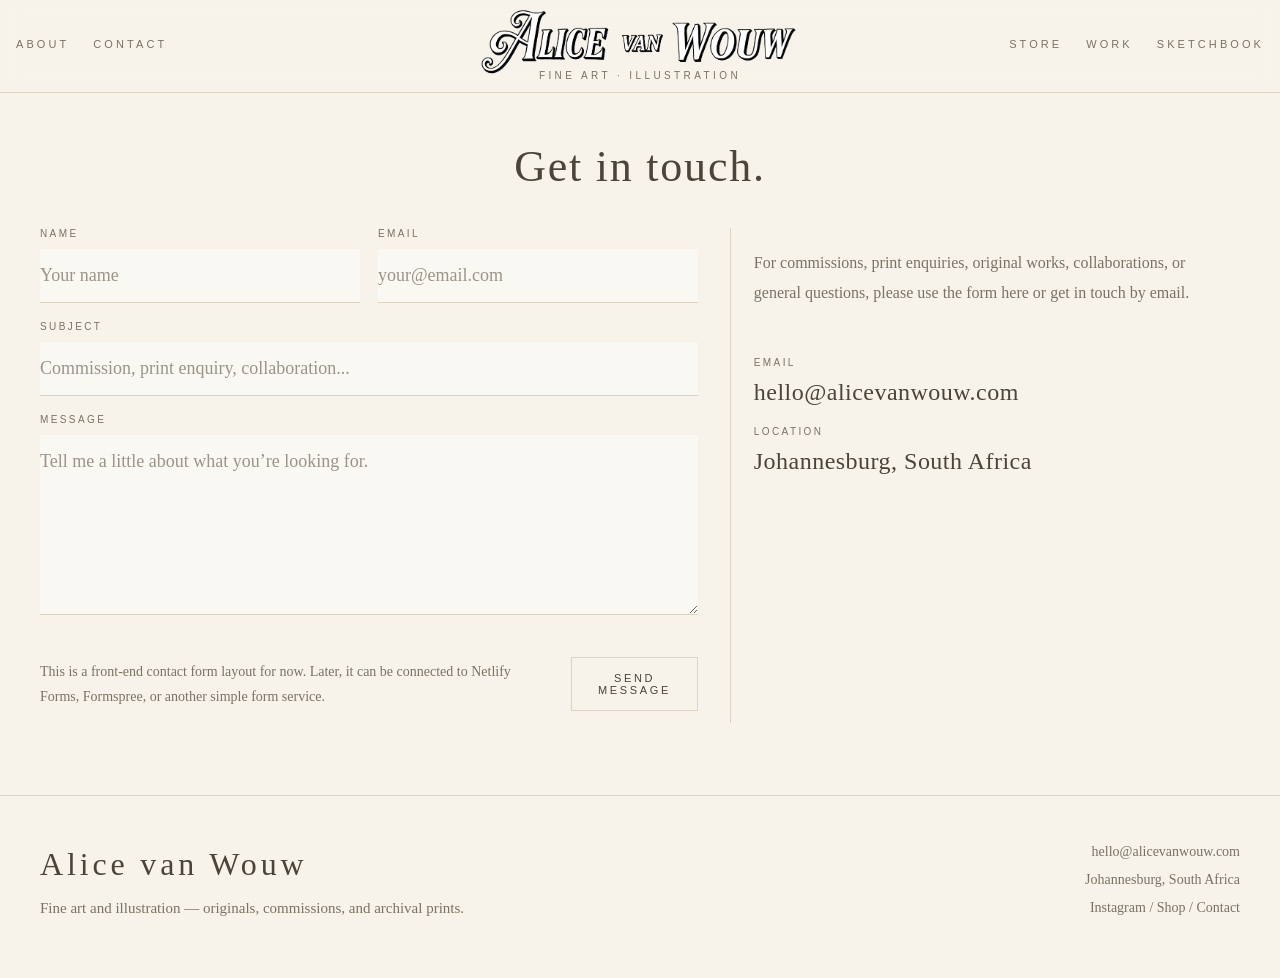
==== contact.html @ 0cdcfa81 "inital pages" ====
<!DOCTYPE html>
<html lang="en">
<head>
  <meta charset="UTF-8" />
  <meta name="viewport" content="width=device-width, initial-scale=1.0" />
  <title>Alice van Wouw — Contact</title>
  <style>
    :root {
      --bg: #f7f3ea;
      --text: #4b4438;
      --muted: #7a7264;
      --line: #ddd3c1;
      --max-width: 1200px;
      --input-bg: rgba(255,255,255,0.35);
    }

    * { box-sizing: border-box; }

    body {
      margin: 0;
      font-family: Georgia, "Times New Roman", serif;
      background: var(--bg);
      color: var(--text);
    }

    a {
      text-decoration: none;
      color: inherit;
    }

    .container {
      width: min(var(--max-width), calc(100% - 32px));
      margin: 0 auto;
    }

    .topbar {
      position: sticky;
      top: 0;
      z-index: 20;
      background: rgba(247,243,234,0.92);
      backdrop-filter: blur(10px);
      border-bottom: 1px solid var(--line);
    }

    .topbar-inner {
      min-height: 92px;
      display: grid;
      grid-template-columns: 1fr auto 1fr;
      align-items: center;
      padding: 6px 16px 10px;
    }

    .nav {
      display: flex;
      gap: 24px;
      font-family: Arial, Helvetica, sans-serif;
      font-size: 11px;
      letter-spacing: 0.28em;
      text-transform: uppercase;
      color: var(--muted);
    }

    .nav.left { justify-content: flex-start; }
    .nav.right { justify-content: flex-end; }

    .brand {
      text-align: center;
      position: relative;
      display: inline-block;
    }

    
    .brand p {
      position: absolute;
      left: 50%;
      transform: translateX(-50%);
      bottom: 1px;
      margin: 0;
      font-family: Arial, Helvetica, sans-serif;
      font-size: 10px;
      letter-spacing: 0.34em;
      text-transform: uppercase;
      color: var(--muted);
      background: transparent;
      pointer-events: none;
      white-space: nowrap;
    }

    .contact-section {
      padding: 48px 0 72px;
    }

    .contact-layout {
      position: relative;
      display: grid;
      grid-template-columns: 1.15fr 0.85fr;
      gap: 56px;
      align-items: start;
    }

    .contact-layout::before {
      content: "";
      position: absolute;
      top: 0;
      bottom: 0;
      left: calc(100% * 1.15 / (1.15 + 0.85));
      width: 1px;
      background: var(--line);
    }

    .eyebrow {
      font-family: Arial, Helvetica, sans-serif;
      font-size: 11px;
      letter-spacing: 0.30em;
      text-transform: uppercase;
      color: var(--muted);
    }

    .contact-copy h2 {
      margin: 14px 0 0;
      font-size: clamp(38px, 5vw, 68px);
      line-height: 0.98;
      letter-spacing: 0.05em;
      font-weight: normal;
    }

    .contact-copy p {
      margin: 20px 0 0;
      max-width: 440px;
      font-size: 16px;
      line-height: 1.9;
      color: var(--muted);
    }

    .contact-meta {
      margin-top: 38px;
      padding-top: 20px;
      border-top: 1px solid var(--line);
      display: grid;
      gap: 18px;
    }

    .contact-meta-item .label {
      font-family: Arial, Helvetica, sans-serif;
      font-size: 10px;
      letter-spacing: 0.24em;
      text-transform: uppercase;
      color: var(--muted);
    }

    .contact-meta-item .value {
      margin-top: 8px;
      font-size: 24px;
      line-height: 1.35;
      letter-spacing: 0.02em;
    }

    .contact-form-wrap {
      padding-top: 0;
    }

    .contact-form {
      display: grid;
      gap: 18px;
    }

    .field-row {
      display: grid;
      grid-template-columns: 1fr 1fr;
      gap: 18px;
    }

    label {
      display: block;
      font-family: Arial, Helvetica, sans-serif;
      font-size: 10px;
      letter-spacing: 0.24em;
      text-transform: uppercase;
      color: var(--muted);
      margin-bottom: 10px;
    }

    input,
    textarea {
      width: 100%;
      border: none;
      border-bottom: 1px solid var(--line);
      background: var(--input-bg);
      padding: 16px 0;
      font: inherit;
      font-size: 18px;
      color: var(--text);
      outline: none;
      border-radius: 0;
    }

    textarea {
      min-height: 180px;
      resize: vertical;
      padding-top: 16px;
    }

    input::placeholder,
    textarea::placeholder {
      color: #9b9488;
    }

    input:focus,
    textarea:focus {
      border-bottom-color: var(--text);
    }

    .form-note {
      font-size: 14px;
      line-height: 1.8;
      color: var(--muted);
      max-width: 560px;
    }

    .submit-row {
      display: flex;
      align-items: center;
      justify-content: space-between;
      gap: 20px;
      padding-top: 8px;
    }

    .submit-btn {
      border: 1px solid var(--line);
      background: transparent;
      color: var(--text);
      padding: 14px 22px;
      font-family: Arial, Helvetica, sans-serif;
      font-size: 11px;
      letter-spacing: 0.24em;
      text-transform: uppercase;
      cursor: pointer;
    }

    .submit-btn:hover {
      border-color: var(--text);
    }

    footer {
      border-top: 1px solid var(--line);
      padding: 42px 0 56px;
    }

    .footer-grid {
      display: grid;
      grid-template-columns: 1fr auto;
      gap: 24px;
      align-items: end;
      width: min(var(--max-width), calc(100% - 32px));
      margin: 0 auto;
    }

    .footer-brand {
      font-size: 32px;
      letter-spacing: 0.12em;
      margin: 0;
      font-weight: normal;
    }

    .footer-copy {
      max-width: 520px;
      margin: 12px 0 0;
      font-size: 15px;
      line-height: 1.8;
      color: var(--muted);
    }

    .footer-meta {
      font-size: 14px;
      line-height: 2;
      color: var(--muted);
      text-align: right;
    }

    @media (max-width: 900px) {
      .topbar-inner,
      .contact-layout,
      .field-row,
      .footer-grid {
        grid-template-columns: 1fr;
      }

      .nav { display: none; }

      .brand {
        padding: 12px 0;
      }

      .footer-meta {
        text-align: left;
      }
    }

    @media (max-width: 640px) {
      .container {
        width: min(var(--max-width), calc(100% - 20px));
      }

      .contact-section {
        padding: 34px 0 52px;
      }

      .contact-copy p,
      .form-note,
      .footer-copy {
        font-size: 15px;
      }

      input,
      textarea {
        font-size: 16px;
      }

      .submit-row {
        flex-direction: column;
        align-items: flex-start;
      }
    }
    .page-title {
      text-align: center;
      font-size: clamp(28px, 3.6vw, 44px);
      letter-spacing: 0.04em;
      font-weight: 400;
      margin: 0 0 36px;
    }
  </style>
</head>
<body>
  <header class="topbar">
    <div class="topbar-inner">
      <nav class="nav left">
        <a href="about.html">About</a>
        <a href="contact.html">Contact</a>
      </nav>

      <div class="brand">
      <img src="images/Alice_van_Wouw_Logo.png"  alt="Alice van Wouw" style="max-height:72px; width:auto; display:inline-block;" />
      <p>Fine Art · Illustration</p>
    </div>

      <nav class="nav right">
        <a href="store.html">Store</a>
        <a href="work.html">Work</a>
        <a href="sketchbook.html">Sketchbook</a>
      </nav>
    </div>
  </header>

  <main>
    <section class="contact-section" id="contact">
      <div class="container">
        <h2 class="page-title">Get in touch.</h2>
        <div class="contact-layout">
        <div class="contact-form-wrap">
          <form class="contact-form">
            <div class="field-row">
              <div>
                <label for="name">Name</label>
                <input id="name" name="name" type="text" placeholder="Your name" />
              </div>
              <div>
                <label for="email">Email</label>
                <input id="email" name="email" type="email" placeholder="your@email.com" />
              </div>
            </div>

            <div>
              <label for="subject">Subject</label>
              <input id="subject" name="subject" type="text" placeholder="Commission, print enquiry, collaboration..." />
            </div>

            <div>
              <label for="message">Message</label>
              <textarea id="message" name="message" placeholder="Tell me a little about what you’re looking for."></textarea>
            </div>

            <div class="submit-row">
              <p class="form-note">
                This is a front-end contact form layout for now. Later, it can be connected to Netlify Forms,
                Formspree, or another simple form service.
              </p>
              <button class="submit-btn" type="submit">Send Message</button>
            </div>
          </form>
        </div>

        <div class="contact-copy">
          <p>
            For commissions, print enquiries, original works, collaborations, or general questions,
            please use the form here or get in touch by email.
          </p>

          <div class="contact-meta" style="border-top:none; margin-top:28px;">
            <div class="contact-meta-item">
              <div class="label">Email</div>
              <div class="value">hello@alicevanwouw.com</div>
            </div>

            <div class="contact-meta-item">
              <div class="label">Location</div>
              <div class="value">Johannesburg, South Africa</div>
            </div>
          </div>
        </div>
      </div>
    </section>
  </main>

  <footer>
    <div class="footer-grid">
      <div>
        <h3 class="footer-brand">Alice van Wouw</h3>
        <p class="footer-copy">
          Fine art and illustration — originals, commissions, and archival prints.
        </p>
      </div>

      <div class="footer-meta">
        <div>hello@alicevanwouw.com</div>
        <div>Johannesburg, South Africa</div>
        <div>Instagram / Shop / Contact</div>
      </div>
    </div>
  </footer>
</body>
</html>
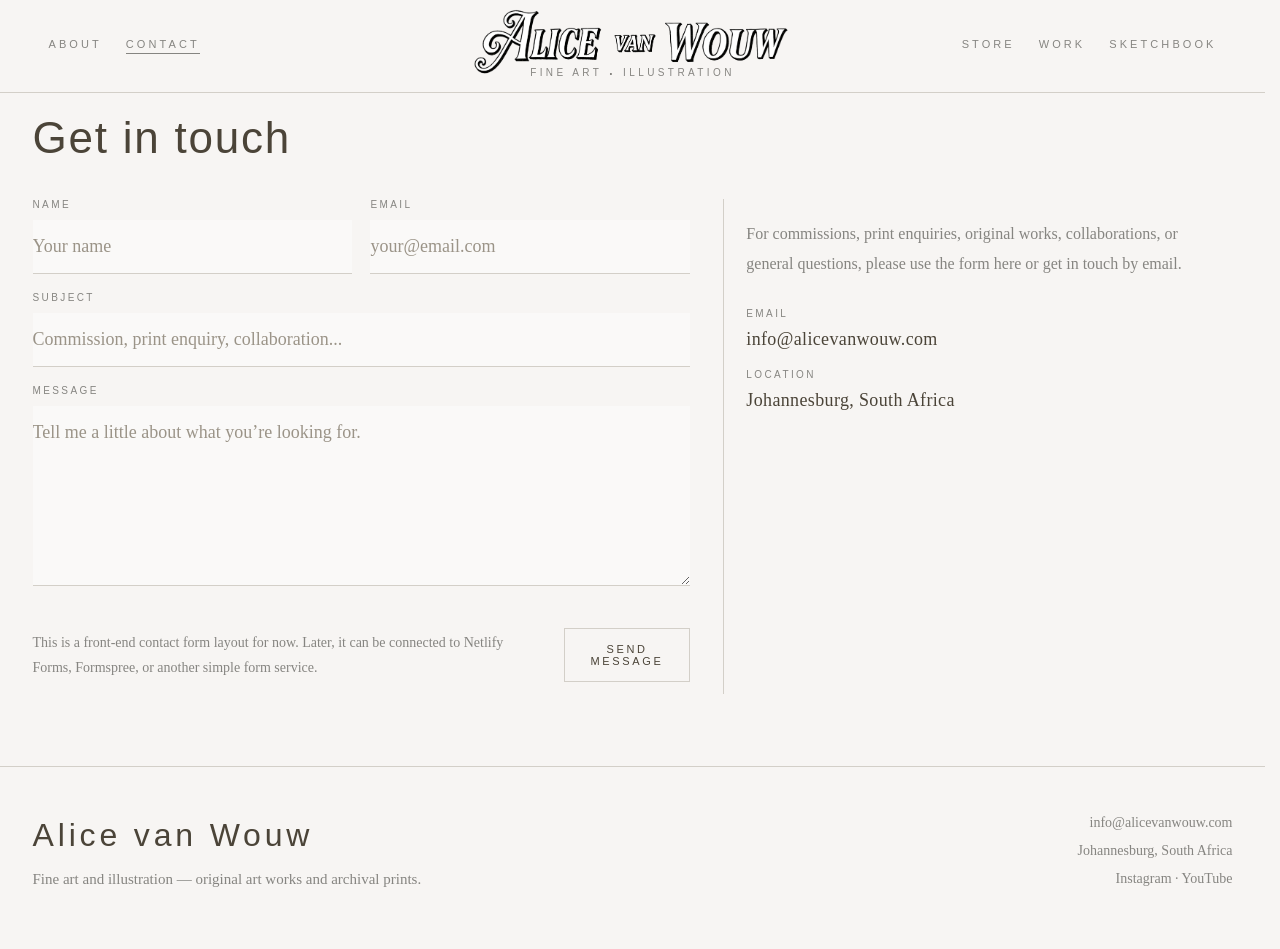
==== commit f2fdef52: "more changes" ====
--- a/contact.html
+++ b/contact.html
@@ -1,431 +1,107 @@
 <!DOCTYPE html>
+
 <html lang="en">
 <head>
-  <meta charset="UTF-8" />
-  <meta name="viewport" content="width=device-width, initial-scale=1.0" />
-  <title>Alice van Wouw — Contact</title>
-  <style>
-    :root {
-      --bg: #f7f3ea;
-      --text: #4b4438;
-      --muted: #7a7264;
-      --line: #ddd3c1;
-      --max-width: 1200px;
-      --input-bg: rgba(255,255,255,0.35);
-    }
+<meta charset="utf-8"/>
+<meta content="width=device-width, initial-scale=1.0" name="viewport"/>
+<title>Alice van Wouw — Contact</title>
 
-    * { box-sizing: border-box; }
-
-    body {
-      margin: 0;
-      font-family: Georgia, "Times New Roman", serif;
-      background: var(--bg);
-      color: var(--text);
-    }
-
-    a {
-      text-decoration: none;
-      color: inherit;
-    }
-
-    .container {
-      width: min(var(--max-width), calc(100% - 32px));
-      margin: 0 auto;
-    }
-
-    .topbar {
-      position: sticky;
-      top: 0;
-      z-index: 20;
-      background: rgba(247,243,234,0.92);
-      backdrop-filter: blur(10px);
-      border-bottom: 1px solid var(--line);
-    }
-
-    .topbar-inner {
-      min-height: 92px;
-      display: grid;
-      grid-template-columns: 1fr auto 1fr;
-      align-items: center;
-      padding: 6px 16px 10px;
-    }
-
-    .nav {
-      display: flex;
-      gap: 24px;
-      font-family: Arial, Helvetica, sans-serif;
-      font-size: 11px;
-      letter-spacing: 0.28em;
-      text-transform: uppercase;
-      color: var(--muted);
-    }
-
-    .nav.left { justify-content: flex-start; }
-    .nav.right { justify-content: flex-end; }
-
-    .brand {
-      text-align: center;
-      position: relative;
-      display: inline-block;
-    }
-
-    
-    .brand p {
-      position: absolute;
-      left: 50%;
-      transform: translateX(-50%);
-      bottom: 1px;
-      margin: 0;
-      font-family: Arial, Helvetica, sans-serif;
-      font-size: 10px;
-      letter-spacing: 0.34em;
-      text-transform: uppercase;
-      color: var(--muted);
-      background: transparent;
-      pointer-events: none;
-      white-space: nowrap;
-    }
-
-    .contact-section {
-      padding: 48px 0 72px;
-    }
-
-    .contact-layout {
-      position: relative;
-      display: grid;
-      grid-template-columns: 1.15fr 0.85fr;
-      gap: 56px;
-      align-items: start;
-    }
-
-    .contact-layout::before {
-      content: "";
-      position: absolute;
-      top: 0;
-      bottom: 0;
-      left: calc(100% * 1.15 / (1.15 + 0.85));
-      width: 1px;
-      background: var(--line);
-    }
-
-    .eyebrow {
-      font-family: Arial, Helvetica, sans-serif;
-      font-size: 11px;
-      letter-spacing: 0.30em;
-      text-transform: uppercase;
-      color: var(--muted);
-    }
-
-    .contact-copy h2 {
-      margin: 14px 0 0;
-      font-size: clamp(38px, 5vw, 68px);
-      line-height: 0.98;
-      letter-spacing: 0.05em;
-      font-weight: normal;
-    }
-
-    .contact-copy p {
-      margin: 20px 0 0;
-      max-width: 440px;
-      font-size: 16px;
-      line-height: 1.9;
-      color: var(--muted);
-    }
-
-    .contact-meta {
-      margin-top: 38px;
-      padding-top: 20px;
-      border-top: 1px solid var(--line);
-      display: grid;
-      gap: 18px;
-    }
-
-    .contact-meta-item .label {
-      font-family: Arial, Helvetica, sans-serif;
-      font-size: 10px;
-      letter-spacing: 0.24em;
-      text-transform: uppercase;
-      color: var(--muted);
-    }
-
-    .contact-meta-item .value {
-      margin-top: 8px;
-      font-size: 24px;
-      line-height: 1.35;
-      letter-spacing: 0.02em;
-    }
-
-    .contact-form-wrap {
-      padding-top: 0;
-    }
-
-    .contact-form {
-      display: grid;
-      gap: 18px;
-    }
-
-    .field-row {
-      display: grid;
-      grid-template-columns: 1fr 1fr;
-      gap: 18px;
-    }
-
-    label {
-      display: block;
-      font-family: Arial, Helvetica, sans-serif;
-      font-size: 10px;
-      letter-spacing: 0.24em;
-      text-transform: uppercase;
-      color: var(--muted);
-      margin-bottom: 10px;
-    }
-
-    input,
-    textarea {
-      width: 100%;
-      border: none;
-      border-bottom: 1px solid var(--line);
-      background: var(--input-bg);
-      padding: 16px 0;
-      font: inherit;
-      font-size: 18px;
-      color: var(--text);
-      outline: none;
-      border-radius: 0;
-    }
-
-    textarea {
-      min-height: 180px;
-      resize: vertical;
-      padding-top: 16px;
-    }
-
-    input::placeholder,
-    textarea::placeholder {
-      color: #9b9488;
-    }
-
-    input:focus,
-    textarea:focus {
-      border-bottom-color: var(--text);
-    }
-
-    .form-note {
-      font-size: 14px;
-      line-height: 1.8;
-      color: var(--muted);
-      max-width: 560px;
-    }
-
-    .submit-row {
-      display: flex;
-      align-items: center;
-      justify-content: space-between;
-      gap: 20px;
-      padding-top: 8px;
-    }
-
-    .submit-btn {
-      border: 1px solid var(--line);
-      background: transparent;
-      color: var(--text);
-      padding: 14px 22px;
-      font-family: Arial, Helvetica, sans-serif;
-      font-size: 11px;
-      letter-spacing: 0.24em;
-      text-transform: uppercase;
-      cursor: pointer;
-    }
-
-    .submit-btn:hover {
-      border-color: var(--text);
-    }
-
-    footer {
-      border-top: 1px solid var(--line);
-      padding: 42px 0 56px;
-    }
-
-    .footer-grid {
-      display: grid;
-      grid-template-columns: 1fr auto;
-      gap: 24px;
-      align-items: end;
-      width: min(var(--max-width), calc(100% - 32px));
-      margin: 0 auto;
-    }
-
-    .footer-brand {
-      font-size: 32px;
-      letter-spacing: 0.12em;
-      margin: 0;
-      font-weight: normal;
-    }
-
-    .footer-copy {
-      max-width: 520px;
-      margin: 12px 0 0;
-      font-size: 15px;
-      line-height: 1.8;
-      color: var(--muted);
-    }
-
-    .footer-meta {
-      font-size: 14px;
-      line-height: 2;
-      color: var(--muted);
-      text-align: right;
-    }
-
-    @media (max-width: 900px) {
-      .topbar-inner,
-      .contact-layout,
-      .field-row,
-      .footer-grid {
-        grid-template-columns: 1fr;
-      }
-
-      .nav { display: none; }
-
-      .brand {
-        padding: 12px 0;
-      }
-
-      .footer-meta {
-        text-align: left;
-      }
-    }
-
-    @media (max-width: 640px) {
-      .container {
-        width: min(var(--max-width), calc(100% - 20px));
-      }
-
-      .contact-section {
-        padding: 34px 0 52px;
-      }
-
-      .contact-copy p,
-      .form-note,
-      .footer-copy {
-        font-size: 15px;
-      }
-
-      input,
-      textarea {
-        font-size: 16px;
-      }
-
-      .submit-row {
-        flex-direction: column;
-        align-items: flex-start;
-      }
-    }
-    .page-title {
-      text-align: center;
-      font-size: clamp(28px, 3.6vw, 44px);
-      letter-spacing: 0.04em;
-      font-weight: 400;
-      margin: 0 0 36px;
-    }
-  </style>
-</head>
-<body>
-  <header class="topbar">
-    <div class="topbar-inner">
-      <nav class="nav left">
-        <a href="about.html">About</a>
-        <a href="contact.html">Contact</a>
-      </nav>
-
-      <div class="brand">
-      <img src="images/Alice_van_Wouw_Logo.png"  alt="Alice van Wouw" style="max-height:72px; width:auto; display:inline-block;" />
-      <p>Fine Art · Illustration</p>
-    </div>
-
-      <nav class="nav right">
-        <a href="store.html">Store</a>
-        <a href="work.html">Work</a>
-        <a href="sketchbook.html">Sketchbook</a>
-      </nav>
-    </div>
-  </header>
-
-  <main>
-    <section class="contact-section" id="contact">
-      <div class="container">
-        <h2 class="page-title">Get in touch.</h2>
-        <div class="contact-layout">
-        <div class="contact-form-wrap">
-          <form class="contact-form">
-            <div class="field-row">
-              <div>
-                <label for="name">Name</label>
-                <input id="name" name="name" type="text" placeholder="Your name" />
-              </div>
-              <div>
-                <label for="email">Email</label>
-                <input id="email" name="email" type="email" placeholder="your@email.com" />
-              </div>
-            </div>
-
-            <div>
-              <label for="subject">Subject</label>
-              <input id="subject" name="subject" type="text" placeholder="Commission, print enquiry, collaboration..." />
-            </div>
-
-            <div>
-              <label for="message">Message</label>
-              <textarea id="message" name="message" placeholder="Tell me a little about what you’re looking for."></textarea>
-            </div>
-
-            <div class="submit-row">
-              <p class="form-note">
+<link href="styles.css" rel="stylesheet"/><script type="text/javascript" src="https://gc.kis.v2.scr.kaspersky-labs.com/FD126C42-EBFA-4E12-B309-BB3FDD723AC1/main.js?attr=[base64]" charset="UTF-8"></script></head>
+<body class="page-contact">
+<header class="topbar">
+<div class="topbar-inner container">
+<nav class="nav left">
+<a href="index.html#about">About</a>
+<a href="contact.html" class="active">Contact</a>
+</nav>
+<div class="brand">
+<a href="index.html">
+  <img src="images/Alice_van_Wouw_Logo.png" alt="Alice van Wouw" />
+</a>
+<p>Fine Art <span class="dot">·</span> Illustration</p>
+</div>
+<nav class="nav right">
+<a href="store.html">Store</a>
+<a href="work.html">Work</a>
+<a href="sketchbook.html">Sketchbook</a>
+</nav>
+</div>
+</header>
+<main class="page-main">
+<section class="contact-section" id="contact">
+<div class="container">
+<h2 class="page-title">Get in touch</h2>
+<div class="contact-layout">
+<div class="contact-form-wrap">
+<form class="contact-form">
+<div class="field-row">
+<div>
+<label for="name">Name</label>
+<input id="name" name="name" placeholder="Your name" type="text"/>
+</div>
+<div>
+<label for="email">Email</label>
+<input id="email" name="email" placeholder="your@email.com" type="email"/>
+</div>
+</div>
+<div>
+<label for="subject">Subject</label>
+<input id="subject" name="subject" placeholder="Commission, print enquiry, collaboration..." type="text"/>
+</div>
+<div>
+<label for="message">Message</label>
+<textarea id="message" name="message" placeholder="Tell me a little about what you’re looking for."></textarea>
+</div>
+<div class="submit-row">
+<p class="form-note">
                 This is a front-end contact form layout for now. Later, it can be connected to Netlify Forms,
                 Formspree, or another simple form service.
               </p>
-              <button class="submit-btn" type="submit">Send Message</button>
-            </div>
-          </form>
-        </div>
-
-        <div class="contact-copy">
-          <p>
+<button class="submit-btn" type="submit">Send Message</button>
+</div>
+</form>
+</div>
+<div class="contact-copy">
+<p>
             For commissions, print enquiries, original works, collaborations, or general questions,
             please use the form here or get in touch by email.
           </p>
-
-          <div class="contact-meta" style="border-top:none; margin-top:28px;">
-            <div class="contact-meta-item">
-              <div class="label">Email</div>
-              <div class="value">hello@alicevanwouw.com</div>
-            </div>
-
-            <div class="contact-meta-item">
-              <div class="label">Location</div>
-              <div class="value">Johannesburg, South Africa</div>
-            </div>
-          </div>
-        </div>
-      </div>
-    </section>
-  </main>
-
-  <footer>
-    <div class="footer-grid">
-      <div>
-        <h3 class="footer-brand">Alice van Wouw</h3>
-        <p class="footer-copy">
-          Fine art and illustration — originals, commissions, and archival prints.
-        </p>
-      </div>
-
-      <div class="footer-meta">
-        <div>hello@alicevanwouw.com</div>
-        <div>Johannesburg, South Africa</div>
-        <div>Instagram / Shop / Contact</div>
-      </div>
-    </div>
-  </footer>
+<div class="contact-meta contact-meta-plain">
+<div class="contact-meta-item">
+<div class="label">Email</div>
+<div class="value">info@alicevanwouw.com</div>
+</div>
+<div class="contact-meta-item">
+<div class="label">Location</div>
+<div class="value">Johannesburg, South Africa</div>
+</div>
+</div>
+</div>
+</div>
+</div></section>
+</main>
+<footer id="contact">
+<div class="footer-grid container">
+<div>
+<h3 class="footer-brand">Alice van Wouw</h3>
+<p class="footer-copy">
+        Fine art and illustration — original art works and archival prints.
+      </p>
+</div>
+<div class="footer-meta">
+<div>info@alicevanwouw.com</div>
+<div>Johannesburg, South Africa</div>
+<div>
+  <a href="https://www.instagram.com/van_wouw_alice/" target="_blank" rel="noopener noreferrer">
+    Instagram
+  </a>
+  <span>·</span>
+  <a href="https://www.youtube.com/@alicevanwouw3417" target="_blank" rel="noopener noreferrer">
+    YouTube
+  </a>
+</div>
+</div>
+</div>
+</footer>
 </body>
-</html>
+</html>
--- a/styles.css
+++ b/styles.css
@@ -0,0 +1,710 @@
+:root {
+  --bg: #f7f5f3;
+  --bg-soft: #efe8db;
+  --text: #4b4438;
+  --muted: #868581;
+  --line: #d3cfc8;
+  --input-bg: rgba(255,255,255,0.35);
+  --site-width: 1200px;
+  --max-width: 1280px;
+}
+
+html {
+  height: 100%;
+  scroll-behavior: smooth;
+  overflow-y: scroll;
+  scrollbar-gutter: stable;
+}
+
+body {
+  min-height: 100vh;
+  margin: 0;
+  font-family: Georgia, "Times New Roman", serif;
+  background: var(--bg);
+  color: var(--text);
+  display: flex;
+  flex-direction: column;
+}
+
+.container {
+  width: min(var(--max-width), calc(100% - 32px));
+  margin: 0 auto;
+}
+
+.topbar .container,
+.footer-grid {
+  width: min(var(--site-width), calc(100% - 32px));
+  margin: 0 auto;
+}
+* { box-sizing: border-box; }
+
+:root {
+  --site-width: 1200px;
+}
+
+html, body {
+  height: 100%;
+}
+
+html {
+  scroll-behavior: smooth;
+  overflow-y: scroll;
+  scrollbar-gutter: stable;
+}
+
+body {
+  margin: 0;
+  font-family: Georgia, "Times New Roman", serif;
+  background: var(--bg);
+  color: var(--text);
+  min-height: 100vh;
+  display: flex;
+  flex-direction: column;
+}
+
+.page-main {
+  flex: 1;
+}
+
+a {
+  color: inherit;
+  text-decoration: none;
+}
+
+img {
+  display: block;
+  width: 100%;
+}
+
+.container {
+  width: min(var(--max-width), calc(100% - 32px));
+  margin: 0 auto;
+}
+
+.container,
+.footer-grid {
+  width: min(var(--site-width), calc(100% - 32px));
+  margin: 0 auto;
+}
+
+/* Shared header */
+.topbar {
+  position: sticky;
+  top: 0;
+  z-index: 20;
+  background: var(--bg);
+  backdrop-filter: blur(10px);
+  border-bottom: 1px solid var(--line);
+}
+
+.topbar .container {
+  width: min(var(--site-width), calc(100% - 32px));
+}
+
+.topbar-inner {
+  min-height: 92px;
+  display: grid;
+  grid-template-columns: 1fr auto 1fr;
+  align-items: center;
+  gap: 16px;
+  padding: 6px 16px 10px;
+}
+
+.nav {
+  display: flex;
+  gap: 24px;
+  font-family: Arial, Helvetica, sans-serif;
+  font-size: 11px;
+  letter-spacing: 0.28em;
+  text-transform: uppercase;
+  color: var(--muted);
+}
+
+.nav.left { justify-content: flex-start; }
+.nav.right { justify-content: flex-end; }
+
+.brand {
+  text-align: center;
+  position: relative;
+  display: inline-block;
+}
+
+.brand img {
+  max-height: 72px;
+  width: auto;
+  display: inline-block;
+}
+
+.brand p {
+  position: absolute;
+  left: 50%;
+  transform: translateX(-50%);
+  bottom: 1px;
+  margin: 0;
+  font-family: Arial, Helvetica, sans-serif;
+  font-size: 10px;
+  letter-spacing: 0.34em;
+  text-transform: uppercase;
+  color: var(--muted);
+  background: transparent;
+  pointer-events: none;
+  white-space: nowrap;
+}
+
+.dot {
+  font-size: 1.9em;
+  position: relative;
+  top: 0.16em;
+  color: var(--muted);
+}
+
+.nav a {
+  position: relative;
+  text-decoration: none;
+}
+
+/* underline (hidden by default) */
+.nav a::after {
+  content: "";
+  position: absolute;
+  left: 0;
+  bottom: -4px;
+  width: 100%;
+  height: 1px;
+  background: currentColor;
+  opacity: 0;
+  transition: opacity 0.2s ease;
+}
+
+/* hover */
+.nav a:hover::after {
+  opacity: 0.6;
+}
+
+/* active */
+.nav a.active::after {
+  opacity: 1;
+}
+
+.nav a.active {
+  opacity: 1;
+}
+
+.nav a.active::after {
+  opacity: 1;
+  height: 1.5px; /* slightly stronger than hover */
+}
+
+/* Shared footer */
+footer {
+  border-top: 1px solid var(--line);
+  padding: 42px 0 56px;
+}
+
+.footer-grid {
+  display: grid;
+  grid-template-columns: 1fr auto;
+  gap: 24px;
+  align-items: end;
+}
+
+.footer-brand {
+  font-family: Arial, Helvetica, sans-serif;
+  font-size: 32px;
+  letter-spacing: 0.12em;
+  margin: 0;
+  font-weight: normal;
+}
+
+.footer-copy {
+  max-width: 520px;
+  margin: 12px 0 0;
+  font-size: 15px;
+  line-height: 1.8;
+  color: var(--muted);
+}
+
+.footer-meta {
+  font-size: 14px;
+  line-height: 2;
+  color: var(--muted);
+  text-align: right;
+}
+
+/* Home */
+.hero {
+  min-height: calc(100vh - 92px);
+  display: flex;
+  align-items: center;
+  padding: 24px 0;
+}
+
+.hero-gallery {
+  display: grid;
+  grid-template-columns: 1fr 1fr 1fr 1fr;
+  grid-template-rows: 1fr 1fr 1fr;
+  gap: 14px;
+  height: calc(100vh - 92px - 48px);
+}
+
+.hero .container {
+  height: 100%;
+}
+
+.hero-tile {
+  overflow: hidden;
+}
+
+.hero-tile img {
+  width: 100%;
+  height: 100%;
+  object-fit: cover;
+  display: block;
+}
+
+.tile-a { grid-column: 1;     grid-row: 1; }
+.tile-b { grid-column: 2 / 4; grid-row: 1 / 3; }
+.tile-c { grid-column: 4;     grid-row: 1; }
+.tile-d { grid-column: 1;     grid-row: 2 / 4; }
+.tile-e { grid-column: 2;     grid-row: 3; }
+.tile-f { grid-column: 3;     grid-row: 3; }
+.tile-g { grid-column: 4;     grid-row: 2 / 4; }
+
+@media (max-width: 980px) {
+  .hero-gallery {
+    grid-template-columns: 1fr 1fr;
+    grid-template-rows: auto;
+  }
+
+  .tile-a,
+  .tile-b,
+  .tile-c,
+  .tile-d,
+  .tile-e,
+  .tile-f,
+  .tile-g {
+    grid-column: auto;
+    grid-row: auto;
+  }
+
+  .hero-tile {
+    aspect-ratio: 4 / 5;
+  }
+
+  .tile-e,
+  .tile-f {
+    aspect-ratio: 1 / 1;
+  }
+}
+
+@media (max-width: 640px) {
+  .hero-gallery {
+    grid-template-columns: 1fr;
+  }
+
+  .hero-tile {
+    aspect-ratio: 4 / 5;
+  }
+}
+.tile-g { grid-column: 4;     grid-row: 2 / 4; }
+
+.about {
+  padding: 24px 0 56px;
+  border-top: 1px solid var(--line);
+  margin-top: 40px;
+}
+
+.about-grid {
+  display: grid;
+  grid-template-columns: 0.8fr 1.2fr;
+  gap: 48px;
+  align-items: center;
+}
+
+.about-image {
+  overflow: hidden;
+  border-radius: 0;
+  border: none;
+  box-shadow: none;
+  min-height: 460px;
+}
+
+.about-image img {
+  height: 460px;
+  object-fit: cover;
+}
+
+.about-copy .label {
+  font-family: Arial, Helvetica, sans-serif;
+  font-size: 11px;
+  letter-spacing: 0.34em;
+  text-transform: uppercase;
+  color: var(--muted);
+}
+
+.about-copy h3 {
+  margin: 14px 0 0;
+  font-family: Arial, Helvetica, sans-serif;
+  font-size: clamp(34px, 5vw, 56px);
+  font-weight: normal;
+  letter-spacing: 0.06em;
+}
+
+.about-copy p {
+  margin: 22px 0 0;
+  font-size: 17px;
+  line-height: 1.9;
+  color: var(--muted);
+  max-width: 680px;
+}
+
+/* Store */
+.store-section {
+  padding: 60px 0 80px;
+}
+
+.store-grid {
+  display: grid;
+  grid-template-columns: 1fr 1fr;
+  gap: 40px;
+  justify-items: center; 
+}
+
+.store-card {
+  display: flex;
+  flex-direction: column;
+  align-items: center; 
+  gap: 19px;
+  text-align: center;
+}
+
+.store-image {
+  height: 470px;
+  width: 100%;
+  max-width: 320px; 
+}
+
+.store-image img {
+  height: 100%;
+  object-fit: cover;
+}
+
+.store-title {
+  font-family: Arial, Helvetica, sans-serif;
+  font-size: clamp(28px, 3.5vw, 42px);
+  letter-spacing: 0.05em;
+  font-weight: normal;
+}
+
+/* Work */
+.work-section {
+  padding: 28px 0 56px;
+}
+
+.work-grid {
+  display: grid;
+  grid-template-columns: repeat(3, 1fr);
+  gap: 20px 18px;
+  align-items: start;
+}
+
+.work-item {
+  display: block;
+}
+
+.work-image {
+  overflow: hidden;
+  background: transparent;
+  aspect-ratio: 4 / 5;
+}
+
+.work-image img {
+  height: 100%;
+  object-fit: cover;
+}
+
+.work-item.portrait .work-image {
+  aspect-ratio: 4 / 5;
+}
+
+.work-item.square .work-image {
+  aspect-ratio: 1 / 1;
+}
+
+.work-item.tall .work-image {
+  aspect-ratio: 3 / 4.3;
+}
+
+/* Contact */
+.contact-section {
+  padding: 20px 0 72px;
+}
+
+.page-title {
+  text-align: left;
+  font-size: clamp(28px, 3.6vw, 44px);
+  letter-spacing: 0.04em;
+  font-family: Arial, Helvetica, sans-serif;
+  font-weight: 400;
+  margin: 0 0 36px;
+}
+
+.contact-layout {
+  position: relative;
+  display: grid;
+  grid-template-columns: 1.15fr 0.85fr;
+  gap: 56px;
+  align-items: start;
+}
+
+.contact-layout::before {
+  content: "";
+  position: absolute;
+  top: 0;
+  bottom: 0;
+  left: calc(100% * 1.15 / (1.15 + 0.85));
+  width: 1px;
+  background: var(--line);
+}
+
+.contact-copy p {
+  margin: 20px 0 0;
+  max-width: 440px;
+  font-size: 16px;
+  line-height: 1.9;
+  color: var(--muted);
+}
+
+.contact-meta {
+  margin-top: 38px;
+  padding-top: 20px;
+  border-top: 1px solid var(--line);
+  display: grid;
+  gap: 18px;
+}
+
+.contact-meta-item .label,
+label {
+  display: block;
+  font-family: Arial, Helvetica, sans-serif;
+  font-size: 10px;
+  letter-spacing: 0.24em;
+  text-transform: uppercase;
+  color: var(--muted);
+}
+
+.contact-meta-item .value {
+  margin-top: 8px;
+  font-size: 18px;
+  line-height: 1.35;
+  letter-spacing: 0.02em;
+}
+
+.contact-form-wrap {
+  padding-top: 0;
+}
+
+.contact-form {
+  display: grid;
+  gap: 18px;
+}
+
+.field-row {
+  display: grid;
+  grid-template-columns: 1fr 1fr;
+  gap: 18px;
+}
+
+label {
+  margin-bottom: 10px;
+}
+
+input,
+textarea {
+  width: 100%;
+  border: none;
+  border-bottom: 1px solid var(--line);
+  background: var(--input-bg);
+  padding: 16px 0;
+  font: inherit;
+  font-size: 18px;
+  color: var(--text);
+  outline: none;
+  border-radius: 0;
+}
+
+textarea {
+  min-height: 180px;
+  resize: vertical;
+  padding-top: 16px;
+}
+
+input::placeholder,
+textarea::placeholder {
+  color: #9b9488;
+}
+
+input:focus,
+textarea:focus {
+  border-bottom-color: var(--text);
+}
+
+.form-note {
+  font-size: 14px;
+  line-height: 1.8;
+  color: var(--muted);
+  max-width: 560px;
+}
+
+.submit-row {
+  display: flex;
+  align-items: center;
+  justify-content: space-between;
+  gap: 20px;
+  padding-top: 8px;
+}
+
+.submit-btn {
+  border: 1px solid var(--line);
+  background: transparent;
+  color: var(--text);
+  padding: 14px 22px;
+  font-family: Arial, Helvetica, sans-serif;
+  font-size: 11px;
+  letter-spacing: 0.24em;
+  text-transform: uppercase;
+  cursor: pointer;
+}
+
+.submit-btn:hover {
+  border-color: var(--text);
+}
+
+/* Responsive */
+@media (max-width: 980px) {
+  .topbar-inner,
+  .about-grid,
+  .footer-grid {
+    grid-template-columns: 1fr;
+  }
+
+  .nav {
+    display: none;
+  }
+
+  .brand {
+    padding: 12px 0;
+  }
+
+  .hero-row-one {
+    min-height: 320px;
+    grid-template-columns: repeat(4, 1fr);
+  }
+
+  .hero-row-two {
+    min-height: 160px;
+    grid-template-columns: repeat(4, 1fr);
+  }
+
+  .about-image,
+  .about-image img {
+    height: 420px;
+    min-height: 420px;
+  }
+
+  .work-grid {
+    grid-template-columns: repeat(2, 1fr);
+  }
+
+  .footer-meta {
+    text-align: left;
+  }
+}
+
+@media (max-width: 900px) {
+  .contact-layout,
+  .field-row {
+    grid-template-columns: 1fr;
+  }
+
+  .contact-layout::before {
+    display: none;
+  }
+}
+
+@media (max-width: 768px) {
+  .store-grid {
+    grid-template-columns: 1fr;
+    gap: 32px;
+  }
+
+  .store-image {
+    height: 320px;
+  }
+}
+
+@media (max-width: 640px) {
+  .container {
+    width: min(var(--max-width), calc(100% - 20px));
+  }
+
+  .hero {
+    padding: 8px 0 28px;
+  }
+
+  .hero-row-one,
+  .hero-row-two {
+    min-height: auto;
+    grid-template-columns: 1fr;
+  }
+
+  .hero-image.feature {
+    min-height: 280px;
+  }
+
+  .hero-image.portrait {
+    min-height: 240px;
+  }
+
+  .hero-image.square {
+    min-height: 170px;
+  }
+
+  .about-copy p,
+  .contact-copy p,
+  .form-note,
+  .footer-copy {
+    font-size: 15px;
+  }
+
+  .about-image,
+  .about-image img {
+    height: 320px;
+    min-height: 320px;
+  }
+
+  .contact-section {
+    padding: 34px 0 52px;
+  }
+
+  input,
+  textarea {
+    font-size: 16px;
+  }
+
+  .submit-row {
+    flex-direction: column;
+    align-items: flex-start;
+  }
+
+  .work-grid {
+    grid-template-columns: 1fr;
+    gap: 24px;
+  }
+}
+
+.contact-meta-plain {
+  border-top: none;
+  margin-top: 28px;
+  padding-top: 0;
+}
